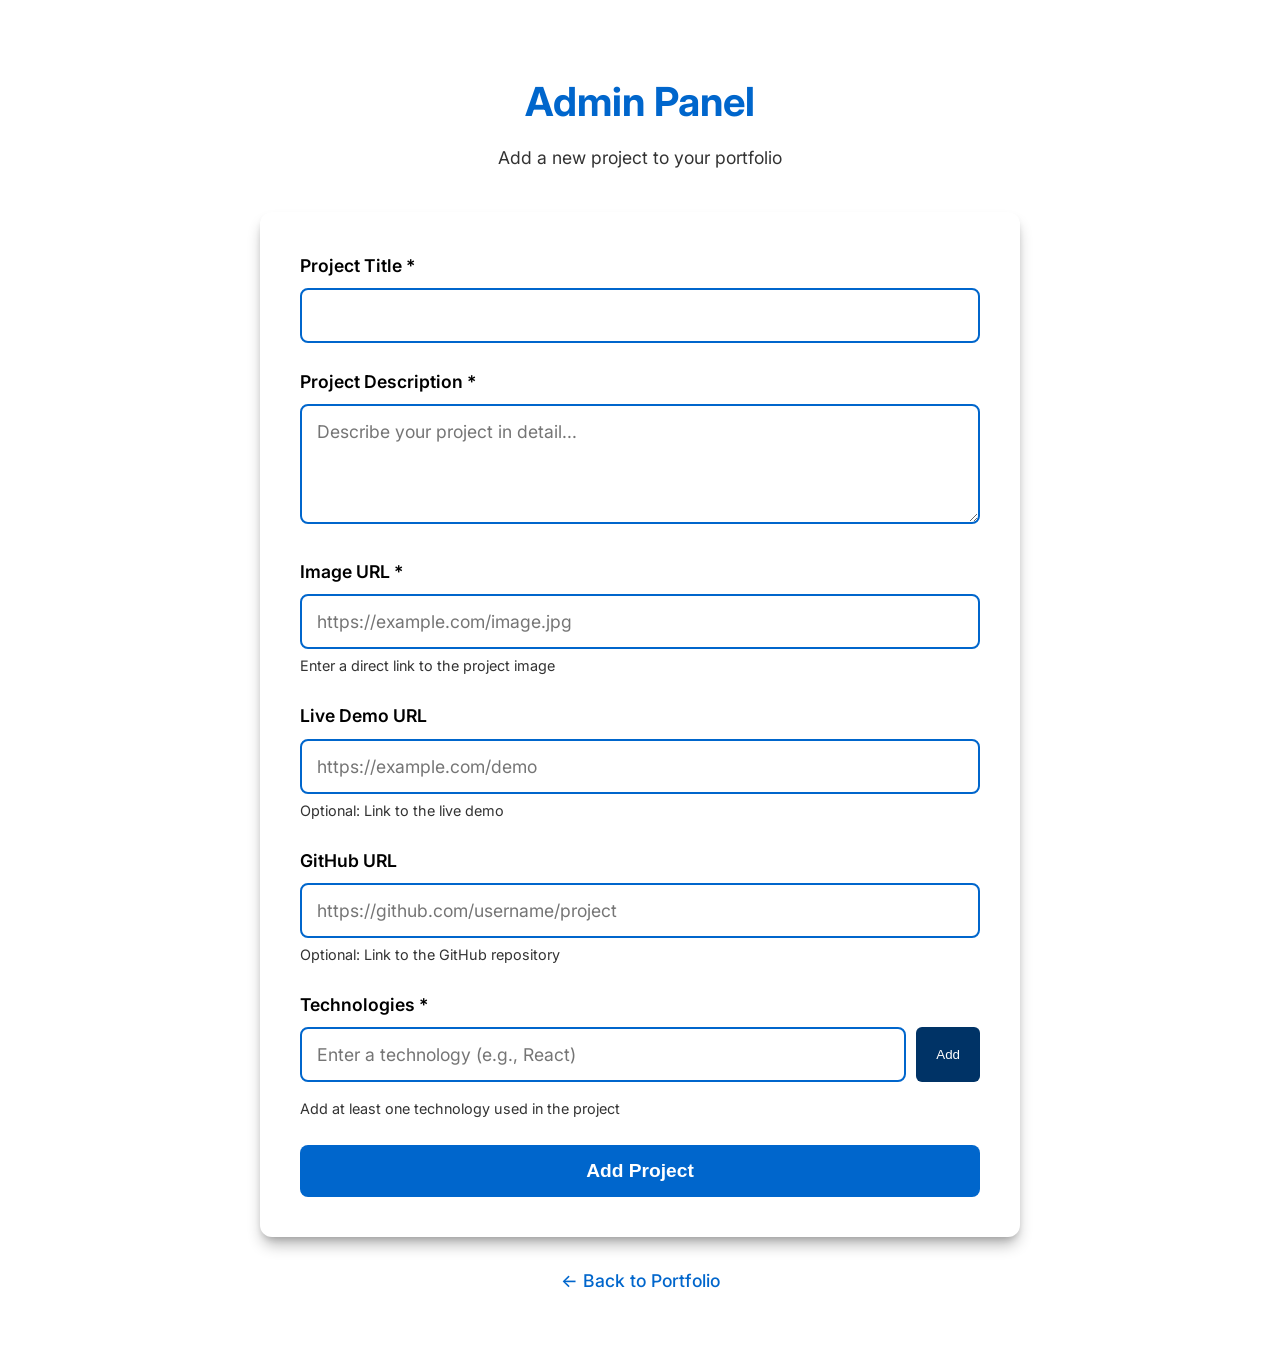
==== admin.html @ bc8a9728 "add backend" ====
<!DOCTYPE html>
<html lang="en">
<head>
    <meta charset="UTF-8">
    <meta name="viewport" content="width=device-width, initial-scale=1.0">
    <title>Admin Panel - Add New Project</title>
    <link href="https://fonts.googleapis.com/css2?family=Inter:wght@300;400;500;600;700;800&display=swap" rel="stylesheet">
    <link rel="stylesheet" href="https://cdnjs.cloudflare.com/ajax/libs/font-awesome/6.4.0/css/all.min.css">
    <link rel="stylesheet" href="styles.css">
    <style>
        .admin-container {
            max-width: 800px;
            margin: 50px auto;
            padding: 20px;
        }
        
        .admin-header {
            text-align: center;
            margin-bottom: 40px;
        }
        
        .admin-header h1 {
            color: var(--primary-color);
            font-size: 2.5rem;
            margin-bottom: 10px;
        }
        
        .admin-header p {
            color: var(--text-light);
            font-size: 1.1rem;
        }
        
        .admin-form {
            background: var(--bg-white);
            padding: 40px;
            border-radius: 12px;
            box-shadow: var(--shadow-lg);
        }
        
        .form-group {
            margin-bottom: 25px;
        }
        
        .form-group label {
            display: block;
            margin-bottom: 8px;
            font-weight: 600;
            color: var(--text-dark);
            font-size: 1.1rem;
        }
        
        .form-group input,
        .form-group textarea {
            width: 100%;
            padding: 15px;
            border: 2px solid var(--border-color);
            border-radius: 8px;
            font-family: inherit;
            font-size: 1.1rem;
            transition: var(--transition);
        }
        
        .form-group input:focus,
        .form-group textarea:focus {
            outline: none;
            border-color: var(--primary-color);
        }
        
        .form-group textarea {
            resize: vertical;
            min-height: 120px;
        }
        
        .form-group small {
            display: block;
            margin-top: 5px;
            color: var(--text-light);
            font-size: 0.9rem;
        }
        
        .tech-input-container {
            display: flex;
            gap: 10px;
            margin-bottom: 10px;
        }
        
        .tech-input {
            flex: 1;
        }
        
        .add-tech-btn {
            padding: 10px 20px;
            background: var(--secondary-color);
            color: var(--text-white);
            border: none;
            border-radius: 6px;
            cursor: pointer;
            font-weight: 500;
        }
        
        .tech-tags {
            display: flex;
            flex-wrap: wrap;
            gap: 8px;
            margin-top: 10px;
        }
        
        .tech-tag {
            background: var(--primary-color);
            color: var(--text-white);
            padding: 5px 10px;
            border-radius: 15px;
            font-size: 0.9rem;
            display: flex;
            align-items: center;
            gap: 5px;
        }
        
        .remove-tech {
            cursor: pointer;
            font-weight: bold;
        }
        
        .submit-btn {
            width: 100%;
            padding: 15px;
            background: var(--primary-color);
            color: var(--text-white);
            border: none;
            border-radius: 8px;
            font-size: 1.2rem;
            font-weight: 600;
            cursor: pointer;
            transition: var(--transition);
        }
        
        .submit-btn:hover {
            background: var(--primary-dark);
        }
        
        .message {
            padding: 15px;
            border-radius: 8px;
            margin-bottom: 20px;
            font-weight: 500;
        }
        
        .message.success {
            background: #d4edda;
            color: #155724;
            border: 1px solid #c3e6cb;
        }
        
        .message.error {
            background: #f8d7da;
            color: #721c24;
            border: 1px solid #f5c6cb;
        }
        
        .hidden {
            display: none;
        }
        
        .back-link {
            text-align: center;
            margin-top: 30px;
        }
        
        .back-link a {
            color: var(--primary-color);
            text-decoration: none;
            font-weight: 500;
            font-size: 1.1rem;
        }
        
        .back-link a:hover {
            text-decoration: underline;
        }
    </style>
</head>
<body>
    <div class="admin-container">
        <div class="admin-header">
            <h1>Admin Panel</h1>
            <p>Add a new project to your portfolio</p>
        </div>
        
        <div id="message" class="message hidden"></div>
        
        <form class="admin-form" id="projectForm">
            <div class="form-group">
                <label for="title">Project Title *</label>
                <input type="text" id="title" name="title" required>
            </div>
            
            <div class="form-group">
                <label for="description">Project Description *</label>
                <textarea id="description" name="description" required placeholder="Describe your project in detail..."></textarea>
            </div>
            
            <div class="form-group">
                <label for="image_url">Image URL *</label>
                <input type="url" id="image_url" name="image_url" required placeholder="https://example.com/image.jpg">
                <small>Enter a direct link to the project image</small>
            </div>
            
            <div class="form-group">
                <label for="live_demo_url">Live Demo URL</label>
                <input type="url" id="live_demo_url" name="live_demo_url" placeholder="https://example.com/demo">
                <small>Optional: Link to the live demo</small>
            </div>
            
            <div class="form-group">
                <label for="github_url">GitHub URL</label>
                <input type="url" id="github_url" name="github_url" placeholder="https://github.com/username/project">
                <small>Optional: Link to the GitHub repository</small>
            </div>
            
            <div class="form-group">
                <label>Technologies *</label>
                <div class="tech-input-container">
                    <input type="text" id="techInput" class="tech-input" placeholder="Enter a technology (e.g., React)">
                    <button type="button" class="add-tech-btn" onclick="addTechnology()">Add</button>
                </div>
                <div id="techTags" class="tech-tags"></div>
                <small>Add at least one technology used in the project</small>
                <input type="hidden" id="technologies" name="technologies" required>
            </div>
            
            <button type="submit" class="submit-btn">Add Project</button>
        </form>
        
        <div class="back-link">
            <a href="index.html">← Back to Portfolio</a>
        </div>
    </div>

    <script>
        let technologies = [];
        
        function addTechnology() {
            const input = document.getElementById('techInput');
            const tech = input.value.trim();
            
            if (tech && !technologies.includes(tech)) {
                technologies.push(tech);
                updateTechTags();
                input.value = '';
                input.focus();
            }
        }
        
        function removeTechnology(tech) {
            technologies = technologies.filter(t => t !== tech);
            updateTechTags();
        }
        
        function updateTechTags() {
            const container = document.getElementById('techTags');
            const hiddenInput = document.getElementById('technologies');
            
            container.innerHTML = '';
            technologies.forEach(tech => {
                const tag = document.createElement('div');
                tag.className = 'tech-tag';
                tag.innerHTML = `
                    ${tech}
                    <span class="remove-tech" onclick="removeTechnology('${tech}')">&times;</span>
                `;
                container.appendChild(tag);
            });
            
            hiddenInput.value = technologies.join(',');
        }
        
        // Handle Enter key in technology input
        document.getElementById('techInput').addEventListener('keypress', function(e) {
            if (e.key === 'Enter') {
                e.preventDefault();
                addTechnology();
            }
        });
        
        // Handle form submission
        document.getElementById('projectForm').addEventListener('submit', async function(e) {
            e.preventDefault();
            
            if (technologies.length === 0) {
                showMessage('Please add at least one technology', 'error');
                return;
            }
            
            const formData = new FormData(this);
            const data = Object.fromEntries(formData);
            
            try {
                const response = await fetch('add_project.php', {
                    method: 'POST',
                    headers: {
                        'Content-Type': 'application/json',
                    },
                    body: JSON.stringify(data)
                });
                
                const result = await response.json();
                
                if (result.success) {
                    showMessage('Project added successfully!', 'success');
                    this.reset();
                    technologies = [];
                    updateTechTags();
                } else {
                    showMessage('Error: ' + result.message, 'error');
                }
            } catch (error) {
                showMessage('Error: ' + error.message, 'error');
            }
        });
        
        function showMessage(text, type) {
            const messageEl = document.getElementById('message');
            messageEl.textContent = text;
            messageEl.className = `message ${type}`;
            messageEl.classList.remove('hidden');
            
            setTimeout(() => {
                messageEl.classList.add('hidden');
            }, 5000);
        }
    </script>
</body>
</html>
---- styles.css ----
/* Reset and Base Styles */
* {
    margin: 0;
    padding: 0;
    box-sizing: border-box;
}

:root {
    --primary-color: #0066CC;
    --primary-dark: #004499;
    --secondary-color: #003366;
    --accent-color: #0099FF;
    --text-dark: #000000;
    --text-light: #333333;
    --text-white: #FFFFFF;
    --bg-light: #F0F4F8;
    --bg-white: #FFFFFF;
    --bg-dark: #000000;
    --border-color: #0066CC;
    --shadow-sm: 0 1px 2px 0 rgba(0, 0, 0, 0.1);
    --shadow-md: 0 4px 6px -1px rgba(0, 0, 0, 0.2), 0 2px 4px -1px rgba(0, 0, 0, 0.12);
    --shadow-lg: 0 10px 15px -3px rgba(0, 0, 0, 0.3), 0 4px 6px -2px rgba(0, 0, 0, 0.15);
    --shadow-xl: 0 20px 25px -5px rgba(0, 0, 0, 0.4), 0 10px 10px -5px rgba(0, 0, 0, 0.2);
    --transition: all 0.3s ease;
}

html {
    scroll-behavior: smooth;
}

body {
    font-family: 'Inter', sans-serif;
    line-height: 1.6;
    color: var(--text-dark);
    background-color: var(--bg-white);
    overflow-x: hidden;
    font-size: 18px;
}

.container {
    max-width: 1200px;
    margin: 0 auto;
    padding: 0 20px;
}

/* Navigation */
.navbar {
    position: fixed;
    top: 0;
    width: 100%;
    background: rgba(255, 255, 255, 0.95);
    backdrop-filter: blur(10px);
    z-index: 1000;
    transition: var(--transition);
    box-shadow: var(--shadow-sm);
}

.nav-container {
    max-width: 1200px;
    margin: 0 auto;
    padding: 0 20px;
    display: flex;
    justify-content: space-between;
    align-items: center;
    height: 70px;
}

.nav-logo a {
    font-size: 24px;
    font-weight: 700;
    color: var(--primary-color);
    text-decoration: none;
    transition: var(--transition);
}

.nav-logo a:hover {
    color: var(--primary-dark);
}

.nav-menu {
    display: flex;
    list-style: none;
    gap: 2rem;
}

.nav-link {
    color: var(--text-dark);
    text-decoration: none;
    font-weight: 500;
    transition: var(--transition);
    position: relative;
}

.nav-link:hover {
    color: var(--primary-color);
}

.nav-link::after {
    content: '';
    position: absolute;
    bottom: -5px;
    left: 0;
    width: 0;
    height: 2px;
    background: var(--primary-color);
    transition: var(--transition);
}

.nav-link:hover::after {
    width: 100%;
}

.hamburger {
    display: none;
    flex-direction: column;
    cursor: pointer;
}

.bar {
    width: 25px;
    height: 3px;
    background: var(--text-dark);
    margin: 3px 0;
    transition: var(--transition);
}

/* Hero Section */
.hero {
    min-height: 100vh;
    display: flex;
    align-items: center;
    background: linear-gradient(135deg, #0066CC 0%, #000000 100%);
    position: relative;
    overflow: hidden;
    z-index: 1;
}

.hero::before {
    content: '';
    position: absolute;
    top: 0;
    left: 0;
    right: 0;
    bottom: 0;
    background: url('data:image/svg+xml,<svg xmlns="http://www.w3.org/2000/svg" viewBox="0 0 1440 320"><path fill="%23ffffff" fill-opacity="0.1" d="M0,96L48,112C96,128,192,160,288,160C384,160,480,128,576,122.7C672,117,768,139,864,138.7C960,139,1056,117,1152,106.7C1248,96,1344,96,1392,96L1440,96L1440,320L1392,320C1344,320,1248,320,1152,320C1056,320,960,320,864,320C768,320,672,320,576,320C480,320,384,320,288,320C192,320,96,320,48,320L0,320Z"></path></svg>') no-repeat bottom;
    background-size: cover;
}

.hero-container {
    max-width: 1200px;
    margin: 0 auto;
    padding: 0 20px;
    display: grid;
    grid-template-columns: 1fr 1fr;
    gap: 4rem;
    align-items: center;
    position: relative;
    z-index: 1;
}

.hero-content {
    color: var(--text-white);
}

.hero-title {
    font-size: 4rem;
    font-weight: 800;
    margin-bottom: 1rem;
    line-height: 1.2;
}

.highlight {
    color: var(--accent-color);
}

.hero-subtitle {
    font-size: 2.5rem;
    font-weight: 600;
    margin-bottom: 1.5rem;
    opacity: 0.9;
}

.hero-description {
    font-size: 1.3rem;
    margin-bottom: 2rem;
    opacity: 0.8;
    line-height: 1.7;
}

.hero-buttons {
    display: flex;
    gap: 1rem;
    margin-bottom: 2rem;
}

.btn {
    padding: 15px 30px;
    border: none;
    border-radius: 8px;
    font-weight: 600;
    text-decoration: none;
    display: inline-flex;
    align-items: center;
    justify-content: center;
    transition: var(--transition);
    cursor: pointer;
    font-size: 1.1rem;
}

.btn-primary {
    background: var(--primary-color);
    color: var(--text-white);
}

.btn-primary:hover {
    background: var(--primary-dark);
    transform: translateY(-2px);
    box-shadow: var(--shadow-lg);
}

.btn-secondary {
    background: transparent;
    color: var(--text-white);
    border: 2px solid var(--primary-color);
}

.btn-secondary:hover {
    background: var(--text-white);
    color: var(--primary-color);
    transform: translateY(-2px);
}

.hero-social {
    display: flex;
    gap: 1rem;
}

.social-link {
    width: 40px;
    height: 40px;
    border-radius: 50%;
    background: rgba(255, 255, 255, 0.1);
    display: flex;
    align-items: center;
    justify-content: center;
    color: var(--text-white);
    text-decoration: none;
    transition: var(--transition);
}

.social-link:hover {
    background: var(--primary-color);
    transform: translateY(-3px);
}

.hero-image {
    display: flex;
    justify-content: center;
    align-items: center;
}

.profile-img {
    width: 400px;
    height: 400px;
    border-radius: 20px;
    overflow: hidden;
    box-shadow: var(--shadow-xl);
    animation: float 6s ease-in-out infinite;
}

.profile-img img {
    width: 100%;
    height: 100%;
    object-fit: cover;
}

@keyframes float {
    0%, 100% { transform: translateY(0px); }
    50% { transform: translateY(-20px); }
}

.scroll-indicator {
    position: absolute;
    bottom: 30px;
    left: 50%;
    transform: translateX(-50%);
    animation: bounce 2s infinite;
}

.scroll-arrow {
    width: 30px;
    height: 30px;
    border-right: 3px solid var(--text-white);
    border-bottom: 3px solid var(--text-white);
    transform: rotate(45deg);
}

@keyframes bounce {
    0%, 20%, 50%, 80%, 100% { transform: translateX(-50%) translateY(0); }
    40% { transform: translateX(-50%) translateY(-10px); }
    60% { transform: translateX(-50%) translateY(-5px); }
}

/* Section Styles */
section {
    padding: 80px 0;
    position: relative;
    z-index: 2;
}

.section-title {
    font-size: 3rem;
    font-weight: 700;
    text-align: center;
    margin-bottom: 3rem;
    color: var(--text-dark);
    position: relative;
}

.section-title::after {
    content: '';
    position: absolute;
    bottom: -10px;
    left: 50%;
    transform: translateX(-50%);
    width: 60px;
    height: 4px;
    background: var(--primary-color);
    border-radius: 2px;
}

/* About Section */
.about {
    background: var(--bg-light);
}

.about-content {
    display: grid;
    grid-template-columns: 1fr 1fr;
    gap: 4rem;
    align-items: center;
}

.about-text p {
    margin-bottom: 1.5rem;
    color: var(--text-light);
    font-size: 1.2rem;
    line-height: 1.7;
}

.about-stats {
    display: grid;
    grid-template-columns: repeat(3, 1fr);
    gap: 2rem;
    margin-top: 2rem;
}

.stat-item {
    text-align: center;
    padding: 1.5rem;
    background: var(--bg-white);
    border-radius: 12px;
    box-shadow: var(--shadow-md);
}

.stat-item h3 {
    font-size: 2rem;
    font-weight: 700;
    color: var(--primary-color);
    margin-bottom: 0.5rem;
}

.stat-item p {
    color: var(--text-light);
    font-weight: 500;
}

.about-image img {
    width: 100%;
    border-radius: 12px;
    box-shadow: var(--shadow-lg);
}

/* Skills Section */
.skills {
    background: var(--bg-white);
}

.skills-grid {
    display: grid;
    grid-template-columns: repeat(auto-fit, minmax(300px, 1fr));
    gap: 2rem;
}

.skill-category {
    background: var(--bg-light);
    padding: 2rem;
    border-radius: 12px;
    box-shadow: var(--shadow-md);
}

.skill-category h3 {
    font-size: 1.5rem;
    font-weight: 600;
    margin-bottom: 1.5rem;
    color: var(--text-dark);
    text-align: center;
}

.skills-list {
    display: grid;
    grid-template-columns: repeat(2, 1fr);
    gap: 1rem;
}

.skill-item {
    display: flex;
    align-items: center;
    gap: 0.5rem;
    padding: 1rem;
    background: var(--bg-white);
    border-radius: 8px;
    font-size: 1.1rem;
}

.skill-item i {
    font-size: 1.2rem;
    color: var(--primary-color);
}

.skill-item:hover i {
    color: var(--text-white);
}

/* Projects Section */
.projects {
    background: var(--bg-light);
}

.projects-grid {
    display: grid;
    grid-template-columns: repeat(auto-fit, minmax(350px, 1fr));
    gap: 2rem;
}

.project-card {
    background: var(--bg-white);
    border-radius: 12px;
    overflow: hidden;
    box-shadow: var(--shadow-md);
}

.project-image {
    height: 250px;
    overflow: hidden;
}

.project-image img {
    width: 100%;
    height: 100%;
    object-fit: cover;
}

.project-content {
    padding: 2rem;
}

.project-content h3 {
    font-size: 1.8rem;
    font-weight: 600;
    margin-bottom: 1rem;
    color: var(--text-dark);
}

.project-content p {
    color: var(--text-light);
    margin-bottom: 1.5rem;
    line-height: 1.6;
    font-size: 1.1rem;
}

.project-tech {
    display: flex;
    flex-wrap: wrap;
    gap: 0.5rem;
    margin-bottom: 1.5rem;
}

.tech-tag {
    background: var(--primary-color);
    color: var(--text-white);
    padding: 0.4rem 1rem;
    border-radius: 20px;
    font-size: 0.95rem;
    font-weight: 500;
}

.project-links {
    display: flex;
    gap: 1rem;
}

.project-link {
    color: var(--primary-color);
    text-decoration: none;
    font-weight: 500;
    display: flex;
    align-items: center;
    gap: 0.5rem;
    font-size: 1rem;
}

/* Experience Section */
.experience {
    background: var(--bg-white);
}

.timeline {
    position: relative;
    max-width: 800px;
    margin: 0 auto;
}

.timeline::before {
    content: '';
    position: absolute;
    left: 50%;
    top: 0;
    bottom: 0;
    width: 2px;
    background: var(--primary-color);
    transform: translateX(-50%);
}

.timeline-item {
    position: relative;
    margin-bottom: 3rem;
}

.timeline-item:nth-child(odd) .timeline-content {
    margin-right: 50%;
    padding-right: 2rem;
    text-align: right;
}

.timeline-item:nth-child(even) .timeline-content {
    margin-left: 50%;
    padding-left: 2rem;
}

.timeline-dot {
    position: absolute;
    left: 50%;
    top: 0;
    width: 20px;
    height: 20px;
    background: var(--primary-color);
    border-radius: 50%;
    transform: translateX(-50%);
    border: 4px solid var(--bg-white);
    box-shadow: var(--shadow-md);
}

.timeline-content {
    background: var(--bg-light);
    padding: 2rem;
    border-radius: 12px;
    box-shadow: var(--shadow-md);
}

.timeline-date {
    color: var(--primary-color);
    font-weight: 600;
    margin-bottom: 0.5rem;
}

.timeline-content h3 {
    font-size: 1.5rem;
    font-weight: 600;
    margin-bottom: 0.5rem;
    color: var(--text-dark);
}

.timeline-content h4 {
    color: var(--text-light);
    margin-bottom: 1rem;
}

.timeline-content p {
    color: var(--text-light);
    margin-bottom: 1rem;
    line-height: 1.6;
    font-size: 1.1rem;
}

.timeline-content ul {
    list-style: none;
    color: var(--text-light);
}

.timeline-content li {
    margin-bottom: 0.5rem;
    position: relative;
    padding-left: 1.5rem;
    font-size: 1.05rem;
}

.timeline-content li::before {
    content: '▸';
    position: absolute;
    left: 0;
    color: var(--primary-color);
}

/* Contact Section */
.contact {
    background: var(--bg-light);
}

.contact-content {
    display: grid;
    grid-template-columns: 1fr 1fr;
    gap: 4rem;
}

.contact-info h3 {
    font-size: 2rem;
    font-weight: 600;
    margin-bottom: 1rem;
    color: var(--text-dark);
}

.contact-info p {
    color: var(--text-light);
    margin-bottom: 2rem;
    line-height: 1.6;
    font-size: 1.1rem;
}

.contact-details {
    margin-bottom: 2rem;
}

.contact-item {
    display: flex;
    align-items: center;
    gap: 1rem;
    margin-bottom: 1rem;
    color: var(--text-light);
    font-size: 1.1rem;
}

.contact-item i {
    color: var(--primary-color);
    width: 20px;
}

.contact-social {
    display: flex;
    gap: 1rem;
}

.social-icon {
    width: 40px;
    height: 40px;
    border-radius: 50%;
    background: var(--primary-color);
    display: flex;
    align-items: center;
    justify-content: center;
    color: var(--text-white);
    text-decoration: none;
}

.contact-form {
    background: var(--bg-white);
    padding: 2rem;
    border-radius: 12px;
    box-shadow: var(--shadow-md);
}

.form-group {
    margin-bottom: 1.5rem;
}

.form-group input,
.form-group textarea {
    width: 100%;
    padding: 15px;
    border: 2px solid var(--border-color);
    border-radius: 8px;
    font-family: inherit;
    font-size: 1.1rem;
    transition: var(--transition);
}

.form-group input:focus,
.form-group textarea:focus {
    outline: none;
    border-color: var(--primary-color);
}

.form-group textarea {
    resize: vertical;
    min-height: 120px;
}

/* Footer */
.footer {
    background: var(--text-dark);
    color: var(--text-white);
    text-align: center;
    padding: 2rem 0;
}

.footer p {
    margin-bottom: 0.5rem;
    font-size: 1rem;
}

.footer i {
    color: var(--primary-color);
}

/* Back to Top Button */
.back-to-top {
    position: fixed;
    bottom: 30px;
    right: 30px;
    width: 50px;
    height: 50px;
    background: var(--primary-color);
    color: var(--text-white);
    border: none;
    border-radius: 50%;
    cursor: pointer;
    display: flex;
    align-items: center;
    justify-content: center;
    font-size: 1.2rem;
    opacity: 0;
    visibility: hidden;
    transition: var(--transition);
    z-index: 999;
}

.back-to-top.show {
    opacity: 1;
    visibility: visible;
}

.back-to-top:hover {
    background: var(--primary-dark);
}

/* Responsive Design */
@media (max-width: 768px) {
    .nav-menu {
        position: fixed;
        left: -100%;
        top: 70px;
        flex-direction: column;
        background: var(--bg-white);
        width: 100%;
        text-align: center;
        transition: var(--transition);
        box-shadow: var(--shadow-lg);
        padding: 2rem 0;
    }

    .nav-menu.active {
        left: 0;
    }

    .hamburger {
        display: flex;
    }

    .hamburger.active .bar:nth-child(2) {
        opacity: 0;
    }

    .hamburger.active .bar:nth-child(1) {
        transform: translateY(8px) rotate(45deg);
    }

    .hamburger.active .bar:nth-child(3) {
        transform: translateY(-8px) rotate(-45deg);
    }

    .hero-container {
        grid-template-columns: 1fr;
        text-align: center;
        gap: 2rem;
    }

    .hero-title {
        font-size: 2.5rem;
    }

    .hero-subtitle {
        font-size: 1.5rem;
    }

    .hero-buttons {
        justify-content: center;
    }

    .hero-social {
        justify-content: center;
    }

    .profile-img {
        width: 300px;
        height: 300px;
    }

    .about-content {
        grid-template-columns: 1fr;
        gap: 2rem;
    }

    .about-stats {
        grid-template-columns: 1fr;
        gap: 1rem;
    }

    .skills-list {
        grid-template-columns: 1fr;
    }

    .projects-grid {
        grid-template-columns: 1fr;
    }

    .timeline::before {
        left: 30px;
    }

    .timeline-item:nth-child(odd) .timeline-content,
    .timeline-item:nth-child(even) .timeline-content {
        margin-left: 60px;
        margin-right: 0;
        padding-left: 0;
        padding-right: 0;
        text-align: left;
    }

    .timeline-dot {
        left: 30px;
    }

    .contact-content {
        grid-template-columns: 1fr;
        gap: 2rem;
    }

    .section-title {
        font-size: 2rem;
    }
}

@media (max-width: 480px) {
    .container {
        padding: 0 15px;
    }

    .hero-title {
        font-size: 2rem;
    }

    .hero-subtitle {
        font-size: 1.2rem;
    }

    .hero-buttons {
        flex-direction: column;
        gap: 1rem;
    }

    .btn {
        width: 100%;
    }

    .profile-img {
        width: 250px;
        height: 250px;
    }

    .section-title {
        font-size: 1.8rem;
    }

    .skill-category {
        padding: 1.5rem;
    }

    .project-content {
        padding: 1.5rem;
    }

    .timeline-content {
        padding: 1.5rem;
    }

    .contact-form {
        padding: 1.5rem;
    }
}

/* Static sections - no animations */
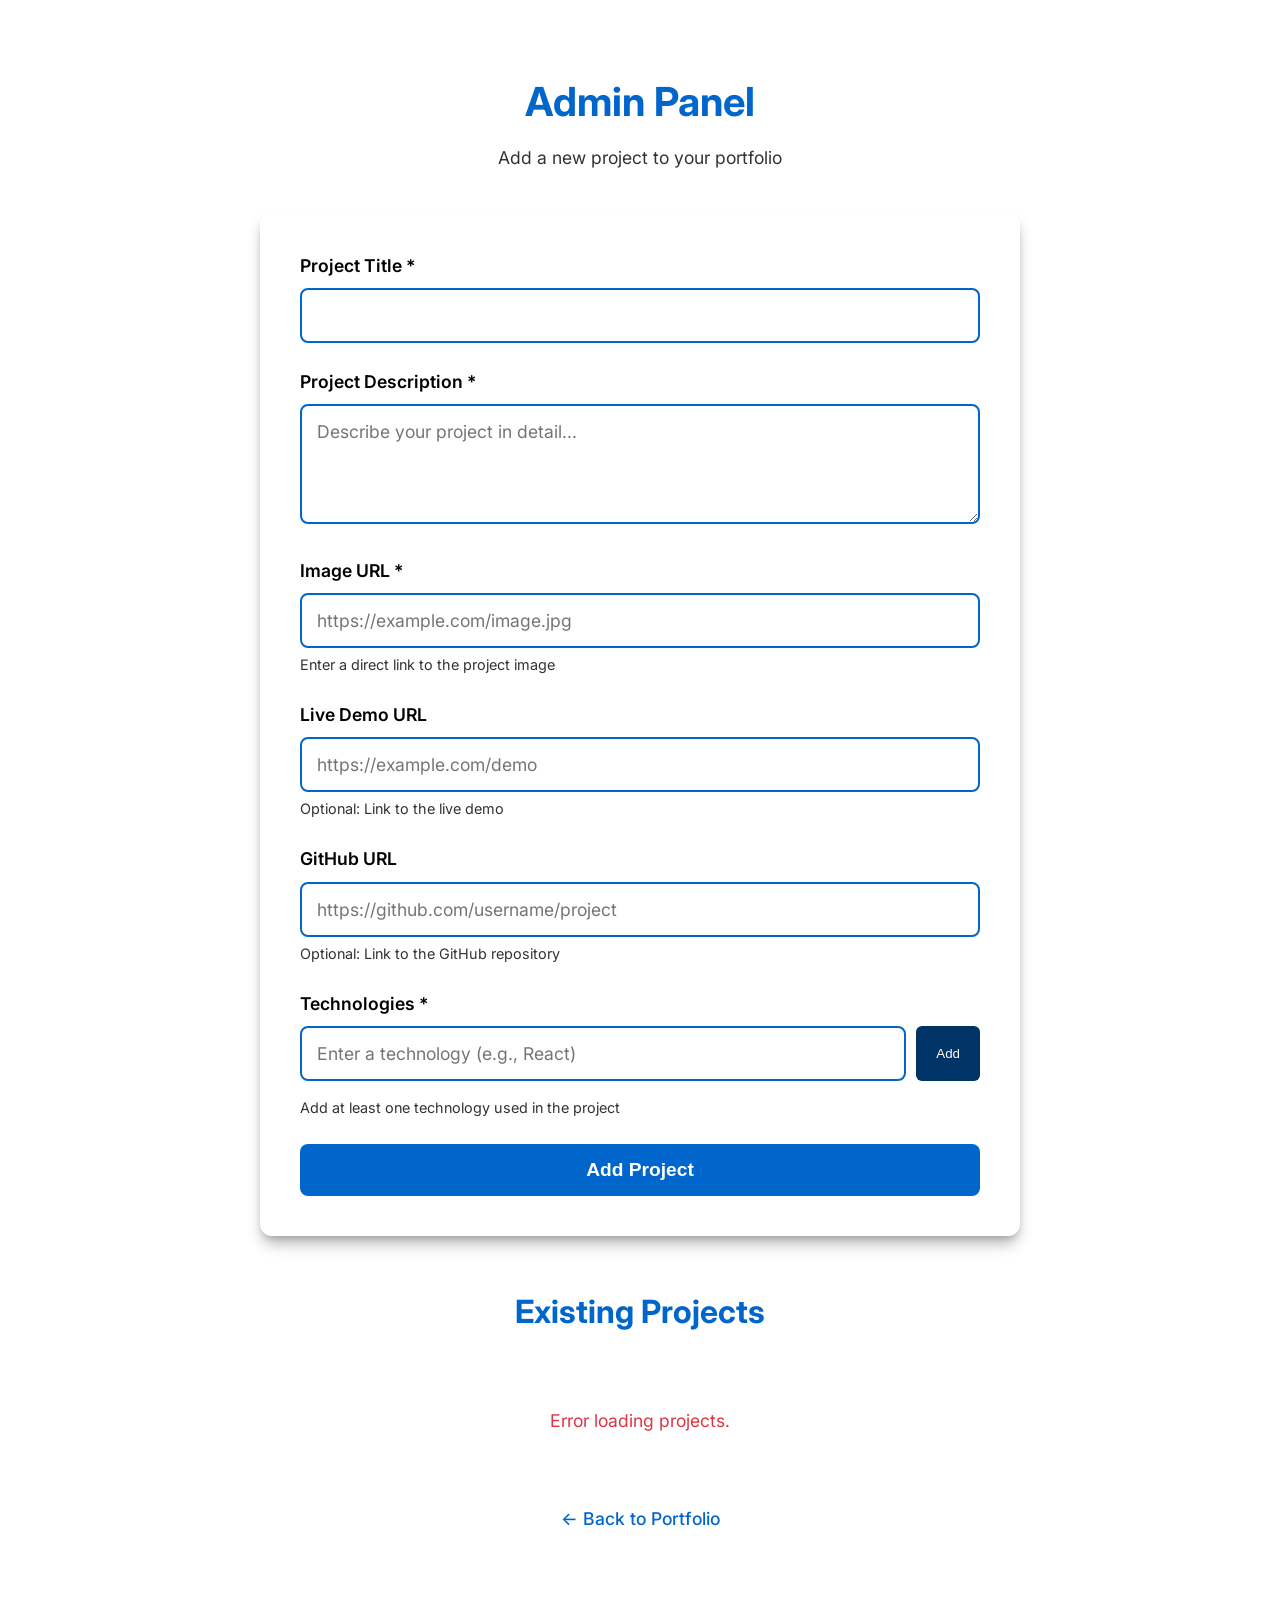
==== commit f7353769: "database and admin update" ====
--- a/admin.html
+++ b/admin.html
@@ -176,6 +176,160 @@
         .back-link a:hover {
             text-decoration: underline;
         }
+        
+        .existing-projects {
+            margin-top: 50px;
+        }
+        
+        .existing-projects h2 {
+            color: var(--primary-color);
+            font-size: 2rem;
+            margin-bottom: 30px;
+            text-align: center;
+        }
+        
+        .projects-list {
+            display: grid;
+            gap: 20px;
+        }
+        
+        .project-item {
+            background: var(--bg-white);
+            border: 1px solid var(--border-color);
+            border-radius: 12px;
+            padding: 20px;
+            display: flex;
+            gap: 20px;
+            align-items: center;
+            box-shadow: var(--shadow-md);
+        }
+        
+        .project-image {
+            width: 100px;
+            height: 100px;
+            border-radius: 8px;
+            overflow: hidden;
+            flex-shrink: 0;
+        }
+        
+        .project-image img {
+            width: 100%;
+            height: 100%;
+            object-fit: cover;
+        }
+        
+        .project-info {
+            flex: 1;
+        }
+        
+        .project-info h3 {
+            color: var(--text-dark);
+            font-size: 1.3rem;
+            margin-bottom: 8px;
+        }
+        
+        .project-info p {
+            color: var(--text-light);
+            font-size: 0.95rem;
+            line-height: 1.5;
+            margin-bottom: 10px;
+        }
+        
+        .project-tech {
+            display: flex;
+            flex-wrap: wrap;
+            gap: 5px;
+            margin-bottom: 10px;
+        }
+        
+        .project-tech .tech-tag {
+            background: var(--primary-color);
+            color: var(--text-white);
+            padding: 3px 8px;
+            border-radius: 12px;
+            font-size: 0.8rem;
+        }
+        
+        .project-actions {
+            display: flex;
+            gap: 10px;
+        }
+        
+        .edit-btn, .delete-btn {
+            padding: 8px 16px;
+            border: none;
+            border-radius: 6px;
+            cursor: pointer;
+            font-weight: 500;
+            font-size: 0.9rem;
+            transition: var(--transition);
+        }
+        
+        .edit-btn {
+            background: var(--primary-color);
+            color: var(--text-white);
+        }
+        
+        .edit-btn:hover {
+            background: var(--primary-dark);
+        }
+        
+        .delete-btn {
+            background: #dc3545;
+            color: var(--text-white);
+        }
+        
+        .delete-btn:hover {
+            background: #c82333;
+        }
+        
+        .no-projects {
+            text-align: center;
+            color: var(--text-light);
+            font-size: 1.1rem;
+            padding: 40px;
+        }
+        
+        .error {
+            text-align: center;
+            color: #dc3545;
+            font-size: 1.1rem;
+            padding: 40px;
+        }
+        
+        .modal {
+            display: none;
+            position: fixed;
+            z-index: 1000;
+            left: 0;
+            top: 0;
+            width: 100%;
+            height: 100%;
+            background-color: rgba(0,0,0,0.5);
+        }
+        
+        .modal-content {
+            background-color: var(--bg-white);
+            margin: 5% auto;
+            padding: 30px;
+            border-radius: 12px;
+            width: 90%;
+            max-width: 600px;
+            max-height: 80vh;
+            overflow-y: auto;
+        }
+        
+        .close {
+            color: var(--text-light);
+            float: right;
+            font-size: 28px;
+            font-weight: bold;
+            cursor: pointer;
+        }
+        
+        .close:hover {
+            color: var(--text-dark);
+        }
     </style>
 </head>
 <body>
@@ -230,14 +384,222 @@
             <button type="submit" class="submit-btn">Add Project</button>
         </form>
         
+        <div class="existing-projects">
+            <h2>Existing Projects</h2>
+            <div id="projectsList" class="projects-list">
+                <div class="loading">Loading projects...</div>
+            </div>
+        </div>
+        
         <div class="back-link">
             <a href="index.html">← Back to Portfolio</a>
         </div>
     </div>
 
+    <!-- Edit Project Modal -->
+    <div id="editModal" class="modal">
+        <div class="modal-content">
+            <span class="close" onclick="closeEditModal()">&times;</span>
+            <h2>Edit Project</h2>
+            <form id="editForm">
+                <input type="hidden" id="editProjectId" name="id">
+                
+                <div class="form-group">
+                    <label for="editTitle">Project Title *</label>
+                    <input type="text" id="editTitle" name="title" required>
+                </div>
+                
+                <div class="form-group">
+                    <label for="editDescription">Project Description *</label>
+                    <textarea id="editDescription" name="description" required></textarea>
+                </div>
+                
+                <div class="form-group">
+                    <label for="editImageUrl">Image URL *</label>
+                    <input type="url" id="editImageUrl" name="image_url" required>
+                </div>
+                
+                <div class="form-group">
+                    <label for="editLiveDemoUrl">Live Demo URL</label>
+                    <input type="url" id="editLiveDemoUrl" name="live_demo_url">
+                </div>
+                
+                <div class="form-group">
+                    <label for="editGithubUrl">GitHub URL</label>
+                    <input type="url" id="editGithubUrl" name="github_url">
+                </div>
+                
+                <div class="form-group">
+                    <label>Technologies *</label>
+                    <div class="tech-input-container">
+                        <input type="text" id="editTechInput" class="tech-input" placeholder="Enter a technology">
+                        <button type="button" class="add-tech-btn" onclick="addEditTechnology()">Add</button>
+                    </div>
+                    <div id="editTechTags" class="tech-tags"></div>
+                    <input type="hidden" id="editTechnologies" name="technologies" required>
+                </div>
+                
+                <button type="submit" class="submit-btn">Update Project</button>
+            </form>
+        </div>
+    </div>
+
     <script>
         let technologies = [];
-        
+        let editTechnologies = [];
+        
+        // Load existing projects
+        async function loadProjects() {
+            try {
+                const response = await fetch('get_projects.php');
+                const result = await response.json();
+                
+                const projectsList = document.getElementById('projectsList');
+                
+                if (result.success && result.projects.length > 0) {
+                    projectsList.innerHTML = '';
+                    
+                    result.projects.forEach(project => {
+                        const projectItem = createProjectItem(project);
+                        projectsList.appendChild(projectItem);
+                    });
+                } else {
+                    projectsList.innerHTML = '<div class="no-projects">No projects found.</div>';
+                }
+            } catch (error) {
+                console.error('Error loading projects:', error);
+                const projectsList = document.getElementById('projectsList');
+                projectsList.innerHTML = '<div class="error">Error loading projects.</div>';
+            }
+        }
+        
+        function createProjectItem(project) {
+            const item = document.createElement('div');
+            item.className = 'project-item';
+            
+            const techTags = project.technologies.map(tech => 
+                `<span class="tech-tag">${tech.trim()}</span>`
+            ).join('');
+            
+            item.innerHTML = `
+                <div class="project-image">
+                    <img src="${project.image_url}" alt="${project.title}">
+                </div>
+                <div class="project-info">
+                    <h3>${project.title}</h3>
+                    <p>${project.description}</p>
+                    <div class="project-tech">${techTags}</div>
+                    <div class="project-actions">
+                        <button class="edit-btn" onclick="editProject(${project.id})">Edit</button>
+                        <button class="delete-btn" onclick="deleteProject(${project.id})">Delete</button>
+                    </div>
+                </div>
+            `;
+            
+            return item;
+        }
+        
+        // Delete project
+        async function deleteProject(projectId) {
+            if (!confirm('Are you sure you want to delete this project?')) {
+                return;
+            }
+            
+            try {
+                const response = await fetch('delete_project.php', {
+                    method: 'POST',
+                    headers: {
+                        'Content-Type': 'application/x-www-form-urlencoded',
+                    },
+                    body: `id=${projectId}`
+                });
+                
+                const result = await response.json();
+                
+                if (result.success) {
+                    showMessage('Project deleted successfully!', 'success');
+                    loadProjects(); // Reload projects list
+                } else {
+                    showMessage('Error: ' + result.message, 'error');
+                }
+            } catch (error) {
+                showMessage('Error: ' + error.message, 'error');
+            }
+        }
+        
+        // Edit project
+        async function editProject(projectId) {
+            try {
+                const response = await fetch('get_projects.php');
+                const result = await response.json();
+                
+                if (result.success) {
+                    const project = result.projects.find(p => p.id === projectId);
+                    if (project) {
+                        openEditModal(project);
+                    }
+                }
+            } catch (error) {
+                showMessage('Error: ' + error.message, 'error');
+            }
+        }
+        
+        function openEditModal(project) {
+            document.getElementById('editProjectId').value = project.id;
+            document.getElementById('editTitle').value = project.title;
+            document.getElementById('editDescription').value = project.description;
+            document.getElementById('editImageUrl').value = project.image_url;
+            document.getElementById('editLiveDemoUrl').value = project.live_demo_url || '';
+            document.getElementById('editGithubUrl').value = project.github_url || '';
+            
+            editTechnologies = [...project.technologies];
+            updateEditTechTags();
+            
+            document.getElementById('editModal').style.display = 'block';
+        }
+        
+        function closeEditModal() {
+            document.getElementById('editModal').style.display = 'none';
+            editTechnologies = [];
+        }
+        
+        // Add technology functions for edit modal
+        function addEditTechnology() {
+            const input = document.getElementById('editTechInput');
+            const tech = input.value.trim();
+            
+            if (tech && !editTechnologies.includes(tech)) {
+                editTechnologies.push(tech);
+                updateEditTechTags();
+                input.value = '';
+                input.focus();
+            }
+        }
+        
+        function removeEditTechnology(tech) {
+            editTechnologies = editTechnologies.filter(t => t !== tech);
+            updateEditTechTags();
+        }
+        
+        function updateEditTechTags() {
+            const container = document.getElementById('editTechTags');
+            const hiddenInput = document.getElementById('editTechnologies');
+            
+            container.innerHTML = '';
+            editTechnologies.forEach(tech => {
+                const tag = document.createElement('div');
+                tag.className = 'tech-tag';
+                tag.innerHTML = `
+                    ${tech}
+                    <span class="remove-tech" onclick="removeEditTechnology('${tech}')">&times;</span>
+                `;
+                container.appendChild(tag);
+            });
+            
+            hiddenInput.value = editTechnologies.join(',');
+        }
+        
+        // Original add technology functions
         function addTechnology() {
             const input = document.getElementById('techInput');
             const tech = input.value.trim();
@@ -273,7 +635,7 @@
             hiddenInput.value = technologies.join(',');
         }
         
-        // Handle Enter key in technology input
+        // Handle Enter key in technology inputs
         document.getElementById('techInput').addEventListener('keypress', function(e) {
             if (e.key === 'Enter') {
                 e.preventDefault();
@@ -281,7 +643,14 @@
             }
         });
         
-        // Handle form submission
+        document.getElementById('editTechInput').addEventListener('keypress', function(e) {
+            if (e.key === 'Enter') {
+                e.preventDefault();
+                addEditTechnology();
+            }
+        });
+        
+        // Handle add project form submission
         document.getElementById('projectForm').addEventListener('submit', async function(e) {
             e.preventDefault();
             
@@ -309,6 +678,7 @@
                     this.reset();
                     technologies = [];
                     updateTechTags();
+                    loadProjects(); // Reload projects list
                 } else {
                     showMessage('Error: ' + result.message, 'error');
                 }
@@ -317,6 +687,49 @@
             }
         });
         
+        // Handle edit project form submission
+        document.getElementById('editForm').addEventListener('submit', async function(e) {
+            e.preventDefault();
+            
+            if (editTechnologies.length === 0) {
+                showMessage('Please add at least one technology', 'error');
+                return;
+            }
+            
+            const formData = new FormData(this);
+            const data = Object.fromEntries(formData);
+            
+            try {
+                const response = await fetch('update_project.php', {
+                    method: 'POST',
+                    headers: {
+                        'Content-Type': 'application/json',
+                    },
+                    body: JSON.stringify(data)
+                });
+                
+                const result = await response.json();
+                
+                if (result.success) {
+                    showMessage('Project updated successfully!', 'success');
+                    closeEditModal();
+                    loadProjects(); // Reload projects list
+                } else {
+                    showMessage('Error: ' + result.message, 'error');
+                }
+            } catch (error) {
+                showMessage('Error: ' + error.message, 'error');
+            }
+        });
+        
+        // Close modal when clicking outside
+        window.onclick = function(event) {
+            const modal = document.getElementById('editModal');
+            if (event.target == modal) {
+                closeEditModal();
+            }
+        }
+        
         function showMessage(text, type) {
             const messageEl = document.getElementById('message');
             messageEl.textContent = text;
@@ -327,6 +740,11 @@
                 messageEl.classList.add('hidden');
             }, 5000);
         }
+        
+        // Load projects when page loads
+        document.addEventListener('DOMContentLoaded', () => {
+            loadProjects();
+        });
     </script>
 </body>
 </html>
--- a/styles.css
+++ b/styles.css
@@ -34,7 +34,7 @@
     color: var(--text-dark);
     background-color: var(--bg-white);
     overflow-x: hidden;
-    font-size: 18px;
+    font-size: 16px;
 }
 
 .container {
@@ -163,7 +163,7 @@
 }
 
 .hero-title {
-    font-size: 4rem;
+    font-size: 3.5rem;
     font-weight: 800;
     margin-bottom: 1rem;
     line-height: 1.2;
@@ -174,14 +174,14 @@
 }
 
 .hero-subtitle {
-    font-size: 2.5rem;
+    font-size: 2rem;
     font-weight: 600;
     margin-bottom: 1.5rem;
     opacity: 0.9;
 }
 
 .hero-description {
-    font-size: 1.3rem;
+    font-size: 1.1rem;
     margin-bottom: 2rem;
     opacity: 0.8;
     line-height: 1.7;
@@ -194,7 +194,7 @@
 }
 
 .btn {
-    padding: 15px 30px;
+    padding: 12px 24px;
     border: none;
     border-radius: 8px;
     font-weight: 600;
@@ -204,7 +204,7 @@
     justify-content: center;
     transition: var(--transition);
     cursor: pointer;
-    font-size: 1.1rem;
+    font-size: 1rem;
 }
 
 .btn-primary {
@@ -309,7 +309,7 @@
 }
 
 .section-title {
-    font-size: 3rem;
+    font-size: 2.5rem;
     font-weight: 700;
     text-align: center;
     margin-bottom: 3rem;
@@ -344,7 +344,7 @@
 .about-text p {
     margin-bottom: 1.5rem;
     color: var(--text-light);
-    font-size: 1.2rem;
+    font-size: 1rem;
     line-height: 1.7;
 }
 
@@ -400,7 +400,7 @@
 }
 
 .skill-category h3 {
-    font-size: 1.5rem;
+    font-size: 1.3rem;
     font-weight: 600;
     margin-bottom: 1.5rem;
     color: var(--text-dark);
@@ -417,10 +417,10 @@
     display: flex;
     align-items: center;
     gap: 0.5rem;
-    padding: 1rem;
+    padding: 0.8rem;
     background: var(--bg-white);
     border-radius: 8px;
-    font-size: 1.1rem;
+    font-size: 1rem;
 }
 
 .skill-item i {
@@ -466,7 +466,7 @@
 }
 
 .project-content h3 {
-    font-size: 1.8rem;
+    font-size: 1.5rem;
     font-weight: 600;
     margin-bottom: 1rem;
     color: var(--text-dark);
@@ -476,7 +476,7 @@
     color: var(--text-light);
     margin-bottom: 1.5rem;
     line-height: 1.6;
-    font-size: 1.1rem;
+    font-size: 1rem;
 }
 
 .project-tech {
@@ -489,9 +489,9 @@
 .tech-tag {
     background: var(--primary-color);
     color: var(--text-white);
-    padding: 0.4rem 1rem;
+    padding: 0.3rem 0.8rem;
     border-radius: 20px;
-    font-size: 0.95rem;
+    font-size: 0.85rem;
     font-weight: 500;
 }
 
@@ -507,7 +507,7 @@
     display: flex;
     align-items: center;
     gap: 0.5rem;
-    font-size: 1rem;
+    font-size: 0.95rem;
 }
 
 /* Experience Section */
@@ -575,7 +575,7 @@
 }
 
 .timeline-content h3 {
-    font-size: 1.5rem;
+    font-size: 1.3rem;
     font-weight: 600;
     margin-bottom: 0.5rem;
     color: var(--text-dark);
@@ -590,7 +590,7 @@
     color: var(--text-light);
     margin-bottom: 1rem;
     line-height: 1.6;
-    font-size: 1.1rem;
+    font-size: 1rem;
 }
 
 .timeline-content ul {
@@ -602,7 +602,7 @@
     margin-bottom: 0.5rem;
     position: relative;
     padding-left: 1.5rem;
-    font-size: 1.05rem;
+    font-size: 1rem;
 }
 
 .timeline-content li::before {
@@ -624,7 +624,7 @@
 }
 
 .contact-info h3 {
-    font-size: 2rem;
+    font-size: 1.8rem;
     font-weight: 600;
     margin-bottom: 1rem;
     color: var(--text-dark);
@@ -634,7 +634,7 @@
     color: var(--text-light);
     margin-bottom: 2rem;
     line-height: 1.6;
-    font-size: 1.1rem;
+    font-size: 1rem;
 }
 
 .contact-details {
@@ -647,7 +647,7 @@
     gap: 1rem;
     margin-bottom: 1rem;
     color: var(--text-light);
-    font-size: 1.1rem;
+    font-size: 1rem;
 }
 
 .contact-item i {
@@ -686,11 +686,11 @@
 .form-group input,
 .form-group textarea {
     width: 100%;
-    padding: 15px;
+    padding: 12px;
     border: 2px solid var(--border-color);
     border-radius: 8px;
     font-family: inherit;
-    font-size: 1.1rem;
+    font-size: 1rem;
     transition: var(--transition);
 }
 
@@ -715,7 +715,7 @@
 
 .footer p {
     margin-bottom: 0.5rem;
-    font-size: 1rem;
+    font-size: 0.95rem;
 }
 
 .footer i {
